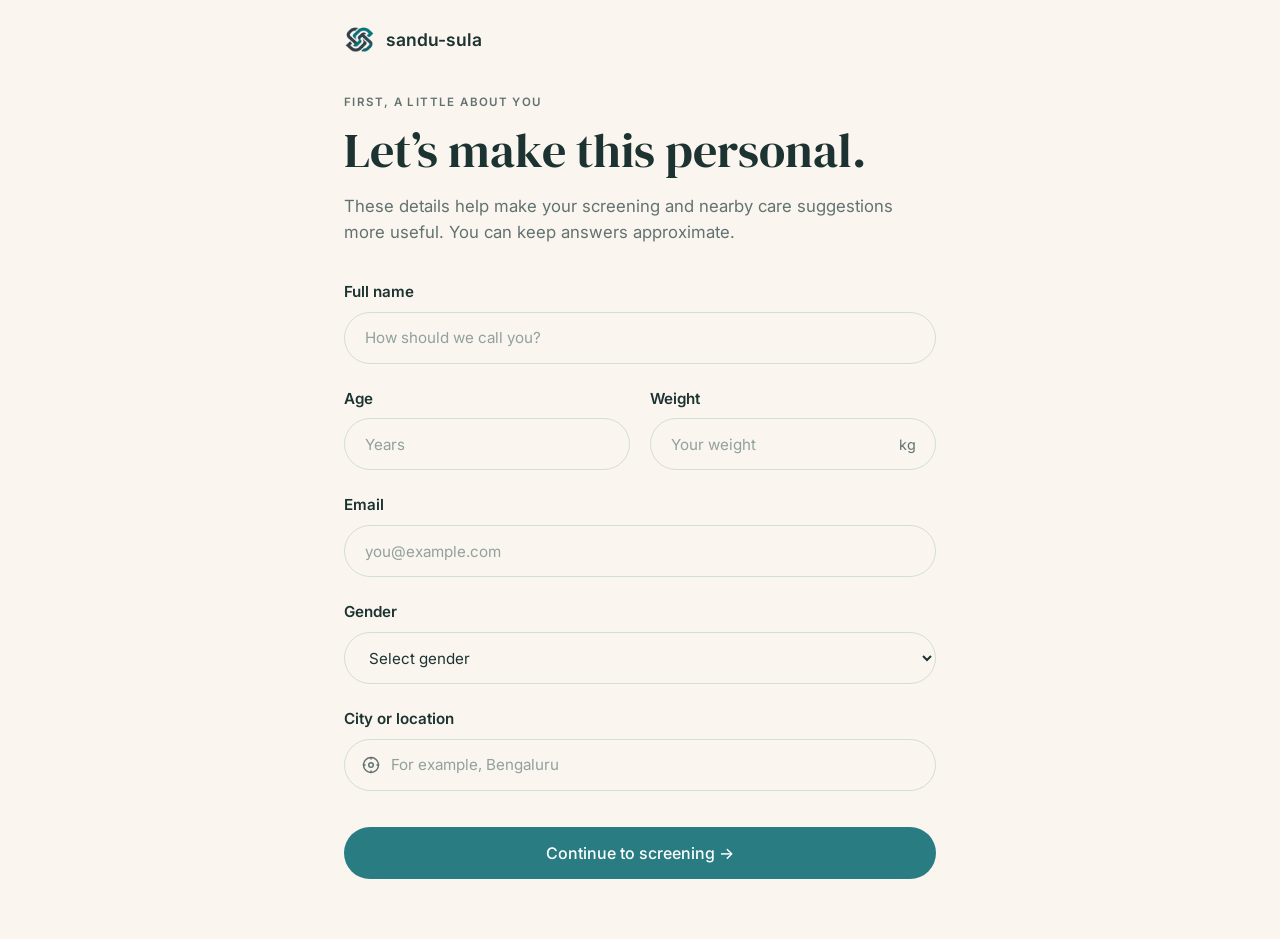
==== onboarding.html @ 01d2fc40 "Initial commit" ====
<!DOCTYPE html>
<html lang="en">
<head>
  <meta charset="UTF-8" />
  <meta name="viewport" content="width=device-width, initial-scale=1.0" />
  <title>sandu-sula - Onboarding</title>
  <link rel="icon" type="image/jpeg" href="images/logo.jpeg" />
  
  <!-- Fonts -->
  <link rel="preconnect" href="https://fonts.googleapis.com">
  <link rel="preconnect" href="https://fonts.gstatic.com" crossorigin>
  <link href="https://fonts.googleapis.com/css2?family=DM+Serif+Display:ital@0;1&family=Inter:wght@400;500;600&display=swap" rel="stylesheet">
  
  <style>
    /* CSS Variables matching the site palette */
    :root {
      --bg-main: #FAF6EF;
      --bg-input: #FAF6EF; /* Slightly lighter inner tint or matching background */
      --text-dark: #1C3332;
      --text-muted: #627271;
      --text-placeholder: #92A09E;
      --primary: #297C82;
      --primary-hover: #1F6166;
      --border-color: #D3DDD9;
      --font-serif: 'DM Serif Display', Georgia, serif;
      --font-sans: 'Inter', system-ui, -apple-system, sans-serif;
    }

    * {
      box-sizing: border-box;
      margin: 0;
      padding: 0;
    }

    body {
      background-color: var(--bg-main);
      color: var(--text-dark);
      font-family: var(--font-sans);
      line-height: 1.5;
      min-height: 100vh;
      display: flex;
      flex-direction: column;
    }

    /* Navbar */
    .navbar {
      padding: 24px 0 12px;
    }

    .nav-container {
      max-width: 640px;
      margin: 0 auto;
      padding: 0 24px;
    }

    .brand {
      display: inline-flex;
      align-items: center;
      gap: 10px;
      text-decoration: none;
      color: var(--text-dark);
      font-weight: 600;
      font-size: 1.1rem;
    }

    .brand-logo-img {
      width: 32px;
      height: 32px;
      object-fit: contain;
      border-radius: 8px;
      mix-blend-mode: multiply;
    }

    .logo-icon {
      background-color: var(--primary);
      color: #FFFFFF;
      width: 28px;
      height: 28px;
      border-radius: 50%;
      display: flex;
      align-items: center;
      justify-content: center;
      font-family: var(--font-serif);
      font-size: 1rem;
    }

    /* Main Container */
    .main-content {
      flex: 1;
      display: flex;
      padding: 20px 0 60px;
    }

    .form-container {
      max-width: 640px;
      width: 100%;
      margin: 0 auto;
      padding: 0 24px;
    }

    .section-tag {
      font-size: 0.72rem;
      letter-spacing: 0.12em;
      font-weight: 600;
      color: var(--text-muted);
      text-transform: uppercase;
      margin-bottom: 12px;
      display: block;
    }

    .page-title {
      font-family: var(--font-serif);
      font-size: 3rem;
      font-weight: 400;
      line-height: 1.15;
      margin-bottom: 16px;
      color: var(--text-dark);
    }

    .page-description {
      font-size: 1.05rem;
      color: var(--text-muted);
      margin-bottom: 36px;
      line-height: 1.5;
    }

    /* Form & Input Layout */
    .onboarding-form {
      display: flex;
      flex-direction: column;
      gap: 24px;
    }

    .form-group {
      display: flex;
      flex-direction: column;
      gap: 8px;
    }

    .form-row {
      display: grid;
      grid-template-columns: 1fr 1fr;
      gap: 20px;
    }

    label {
      font-size: 0.95rem;
      font-weight: 600;
      color: var(--text-dark);
    }

    .input-wrapper {
      position: relative;
      display: flex;
      align-items: center;
    }

    .input-icon {
      position: absolute;
      left: 18px;
      color: var(--text-muted);
      display: flex;
      align-items: center;
      pointer-events: none;
    }

    .input-suffix {
      position: absolute;
      right: 20px;
      color: var(--text-muted);
      font-size: 0.9rem;
      pointer-events: none;
    }

    input[type="text"],
    input[type="email"],
    input[type="number"],
    select {
      width: 100%;
      height: 52px;
      padding: 0 20px;
      background-color: transparent;
      border: 1px solid var(--border-color);
      border-radius: 26px;
      font-family: var(--font-sans);
      font-size: 0.95rem;
      color: var(--text-dark);
      outline: none;
      transition: border-color 0.2s ease, box-shadow 0.2s ease;
    }

    select {
      cursor: pointer;
    }

    .has-icon input {
      padding-left: 46px;
    }

    .has-suffix input {
      padding-right: 48px;
    }

    input::placeholder {
      color: var(--text-placeholder);
    }

    input:focus {
      border-color: var(--primary);
      box-shadow: 0 0 0 3px rgba(41, 124, 130, 0.12);
    }

    /* Submit Button */
    .btn-submit {
      margin-top: 12px;
      width: 100%;
      height: 52px;
      background-color: var(--primary);
      color: #FFFFFF;
      border: none;
      border-radius: 26px;
      font-family: var(--font-sans);
      font-size: 1rem;
      font-weight: 500;
      cursor: pointer;
      display: flex;
      align-items: center;
      justify-content: center;
      gap: 8px;
      transition: background-color 0.2s ease;
    }

    .btn-submit:hover {
      background-color: var(--primary-hover);
    }

    .alert-success {
      background-color: #E8F5E9;
      border: 1px solid #C8E6C9;
      color: #2E7D32;
      padding: 12px 16px;
      border-radius: 12px;
      margin-bottom: 20px;
      display: none;
      font-size: 0.95rem;
    }

    /* Responsive */
    @media (max-width: 580px) {
      .form-row {
        grid-template-columns: 1fr;
      }
      .page-title {
        font-size: 2.25rem;
      }
    }
  </style>
</head>
<body>

  <!-- Top Navbar -->
  <header class="navbar">
    <div class="nav-container">
      <a href="index.html" class="brand">
        <img src="images/logo.jpeg" alt="sandu-sula logo" class="brand-logo-img" />
        <span class="brand-name">sandu-sula</span>
      </a>
    </div>
  </header>

  <!-- Onboarding Content -->
  <main class="main-content">
    <div class="form-container">
      <span class="section-tag">FIRST, A LITTLE ABOUT YOU</span>
      <h1 class="page-title">Let’s make this personal.</h1>
      <p class="page-description">
        These details help make your screening and nearby care suggestions more useful. You can keep answers approximate.
      </p>

      <div id="onboarding-success" class="alert-success">
        Details saved! Starting your joint check-in...
      </div>

      <form class="onboarding-form" onsubmit="handleOnboardingSubmit(event)">
        <!-- Full Name -->
        <div class="form-group">
          <label for="fullName">Full name</label>
          <input type="text" id="fullName" name="fullName" placeholder="How should we call you?" required />
        </div>

        <!-- Age & Weight Row -->
        <div class="form-row">
          <div class="form-group">
            <label for="age">Age</label>
            <input type="number" id="age" name="age" placeholder="Years" min="1" max="120" required />
          </div>
          <div class="form-group">
            <label for="weight">Weight</label>
            <div class="input-wrapper has-suffix">
              <input type="number" id="weight" name="weight" placeholder="Your weight" min="1" required />
              <span class="input-suffix">kg</span>
            </div>
          </div>
        </div>

        <!-- Email -->
        <div class="form-group">
          <label for="email">Email</label>
          <input type="email" id="email" name="email" placeholder="you@example.com" required />
        </div>

        <!-- Gender -->
        <div class="form-group">
          <label for="gender">Gender</label>
          <select id="gender" name="gender" required>
            <option value="" disabled selected>Select gender</option>
            <option value="female">Female</option>
            <option value="male">Male</option>
            <option value="non_binary">Non-binary / Other</option>
            <option value="prefer_not_to_say">Prefer not to say</option>
          </select>
        </div>

        <!-- City or Location -->
        <div class="form-group">
          <label for="location">City or location</label>
          <div class="input-wrapper has-icon">
            <span class="input-icon">
              <!-- Target Location Icon -->
              <svg width="18" height="18" viewBox="0 0 24 24" fill="none" stroke="currentColor" stroke-width="2" stroke-linecap="round" stroke-linejoin="round">
                <circle cx="12" cy="12" r="10"></circle>
                <circle cx="12" cy="12" r="3"></circle>
                <line x1="12" y1="2" x2="12" y2="4"></line>
                <line x1="12" y1="20" x2="12" y2="22"></line>
                <line x1="2" y1="12" x2="4" y2="12"></line>
                <line x1="20" y1="12" x2="22" y2="12"></line>
              </svg>
            </span>
            <input type="text" id="location" name="location" placeholder="For example, Bengaluru" required />
          </div>
        </div>

        <!-- Submit Button -->
        <button type="submit" id="btn-submit-onboarding" class="btn-submit">
          Continue to screening &rarr;
        </button>
      </form>
    </div>
  </main>

  <script>
    // Autofill name and email if logged in via Google/Session
    window.addEventListener('DOMContentLoaded', () => {
      const stored = sessionStorage.getItem('sandusula_user');
      if (stored) {
        try {
          const user = JSON.parse(stored);
          if (user.name && !document.getElementById('fullName').value) {
            document.getElementById('fullName').value = user.name;
          }
          if (user.email && !document.getElementById('email').value) {
            document.getElementById('email').value = user.email;
          }
        } catch (e) {
          console.error(e);
        }
      }
    });

    function handleOnboardingSubmit(event) {
      event.preventDefault();
      const onboardingData = {
        fullName: document.getElementById('fullName').value,
        age: document.getElementById('age').value,
        weight: document.getElementById('weight').value,
        gender: document.getElementById('gender').value,
        email: document.getElementById('email').value,
        location: document.getElementById('location').value,
        completedAt: new Date().toISOString()
      };

      // Store in session storage
      sessionStorage.setItem('sandusula_onboarding', JSON.stringify(onboardingData));

      const successEl = document.getElementById('onboarding-success');
      const submitBtn = document.getElementById('btn-submit-onboarding');
      successEl.style.display = 'block';
      submitBtn.disabled = true;
      submitBtn.textContent = 'Saving details...';

      setTimeout(() => {
        submitBtn.textContent = 'Proceeding to screening...';
        setTimeout(() => {
          window.location.href = 'screening.html';
        }, 800);
      }, 500);
    }
  </script>

</body>
</html>
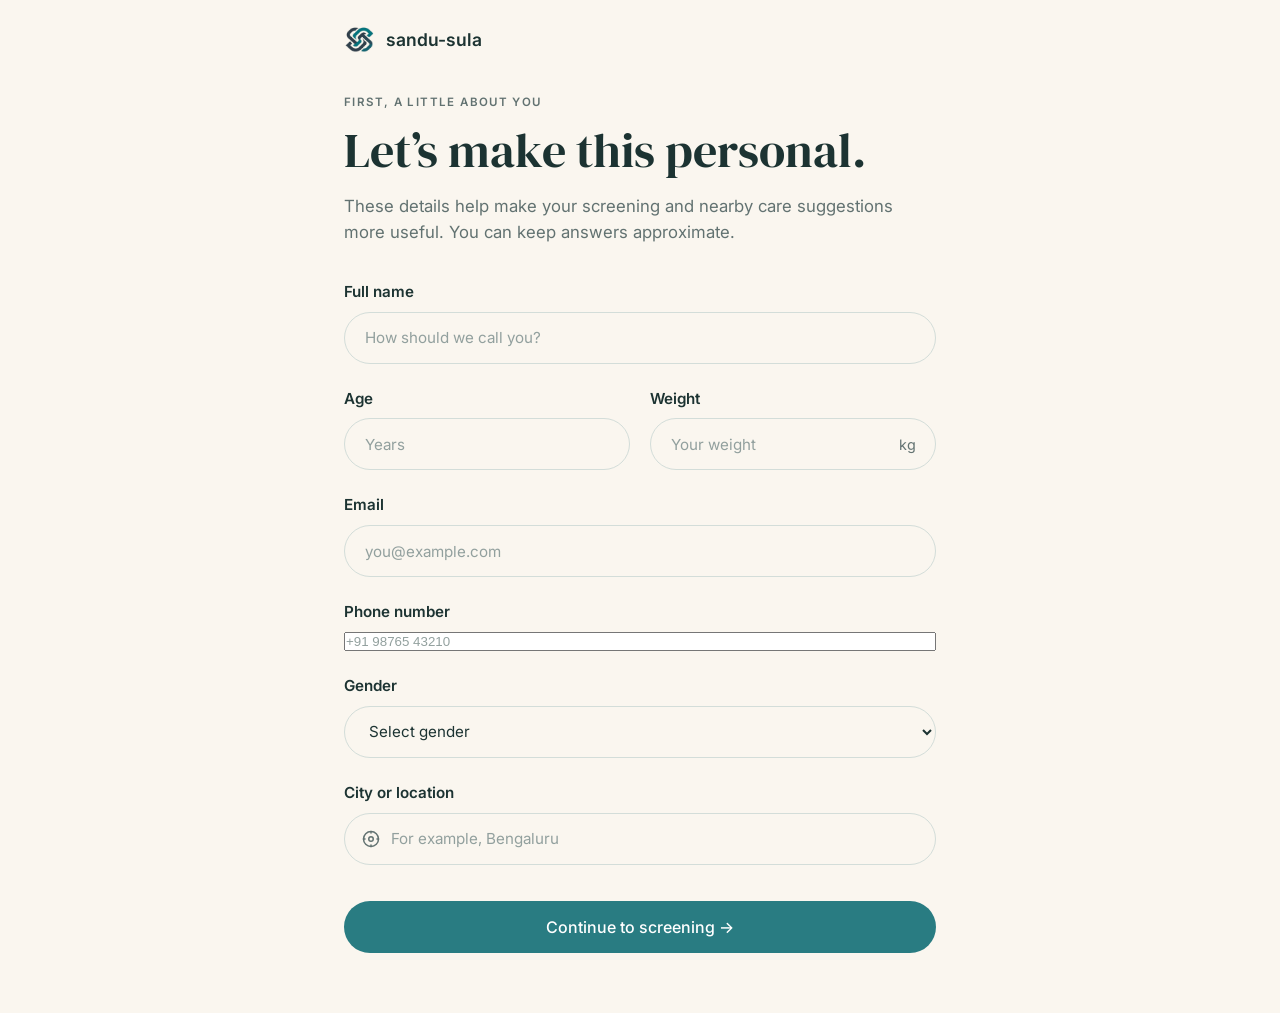
==== commit 111a271d: "Add patient PDF report generation with phone number collection - Add phone number field to signup an" ====
--- a/onboarding.html
+++ b/onboarding.html
@@ -210,6 +210,28 @@
       box-shadow: 0 0 0 3px rgba(41, 124, 130, 0.12);
     }
 
+    input:read-only {
+      background-color: #F0F4F3;
+      cursor: not-allowed;
+      color: var(--text-muted);
+    }
+
+    input:read-only:focus {
+      border-color: var(--border-color);
+      box-shadow: none;
+    }
+
+    .readonly-note {
+      display: none;
+      color: var(--text-muted);
+      font-size: 0.8rem;
+      margin-top: 4px;
+    }
+
+    .readonly-note.visible {
+      display: block;
+    }
+
     /* Submit Button */
     .btn-submit {
       margin-top: 12px;
@@ -286,6 +308,7 @@
         <div class="form-group">
           <label for="fullName">Full name</label>
           <input type="text" id="fullName" name="fullName" placeholder="How should we call you?" required />
+          <small id="name-hint" class="readonly-note">✓ Pre-filled from your account</small>
         </div>
 
         <!-- Age & Weight Row -->
@@ -307,6 +330,14 @@
         <div class="form-group">
           <label for="email">Email</label>
           <input type="email" id="email" name="email" placeholder="you@example.com" required />
+          <small id="email-hint" class="readonly-note">✓ Verified from your account</small>
+        </div>
+
+        <!-- Phone Number -->
+        <div class="form-group">
+          <label for="phone">Phone number</label>
+          <input type="tel" id="phone" name="phone" placeholder="+91 98765 43210" required />
+          <small id="phone-hint" class="readonly-note">✓ Pre-filled from your account</small>
         </div>
 
         <!-- Gender -->
@@ -349,17 +380,25 @@
   </main>
 
   <script>
-    // Autofill name and email if logged in via Google/Session
+    // Autofill name, email, and phone if logged in via Google/Session
     window.addEventListener('DOMContentLoaded', () => {
       const stored = sessionStorage.getItem('sandusula_user');
       if (stored) {
         try {
           const user = JSON.parse(stored);
-          if (user.name && !document.getElementById('fullName').value) {
+          if (user.name) {
             document.getElementById('fullName').value = user.name;
+            document.getElementById('name-hint').classList.add('visible');
           }
-          if (user.email && !document.getElementById('email').value) {
+          if (user.email) {
             document.getElementById('email').value = user.email;
+            document.getElementById('email').readOnly = true;
+            document.getElementById('email-hint').classList.add('visible');
+          }
+          if (user.phone) {
+            document.getElementById('phone').value = user.phone;
+            document.getElementById('phone').readOnly = true;
+            document.getElementById('phone-hint').classList.add('visible');
           }
         } catch (e) {
           console.error(e);
@@ -375,6 +414,7 @@
         weight: document.getElementById('weight').value,
         gender: document.getElementById('gender').value,
         email: document.getElementById('email').value,
+        phone: document.getElementById('phone').value,
         location: document.getElementById('location').value,
         completedAt: new Date().toISOString()
       };
